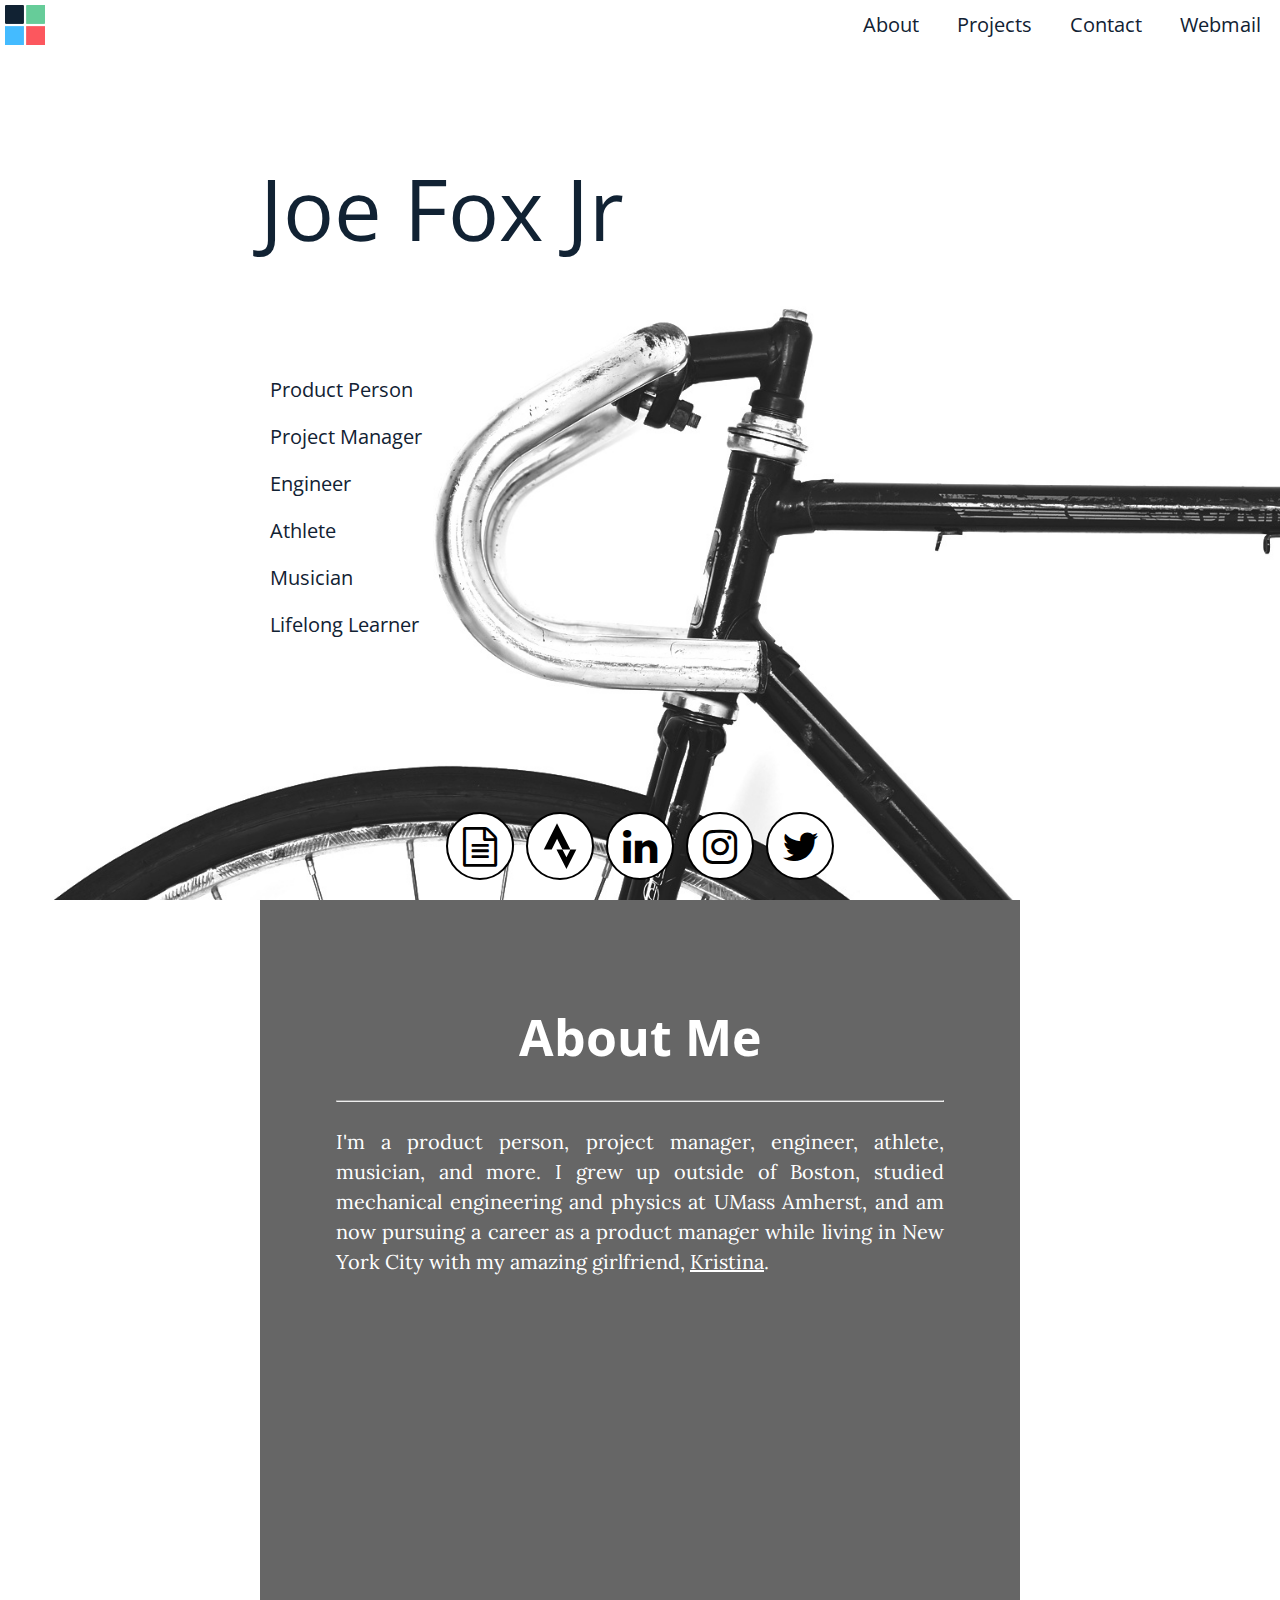
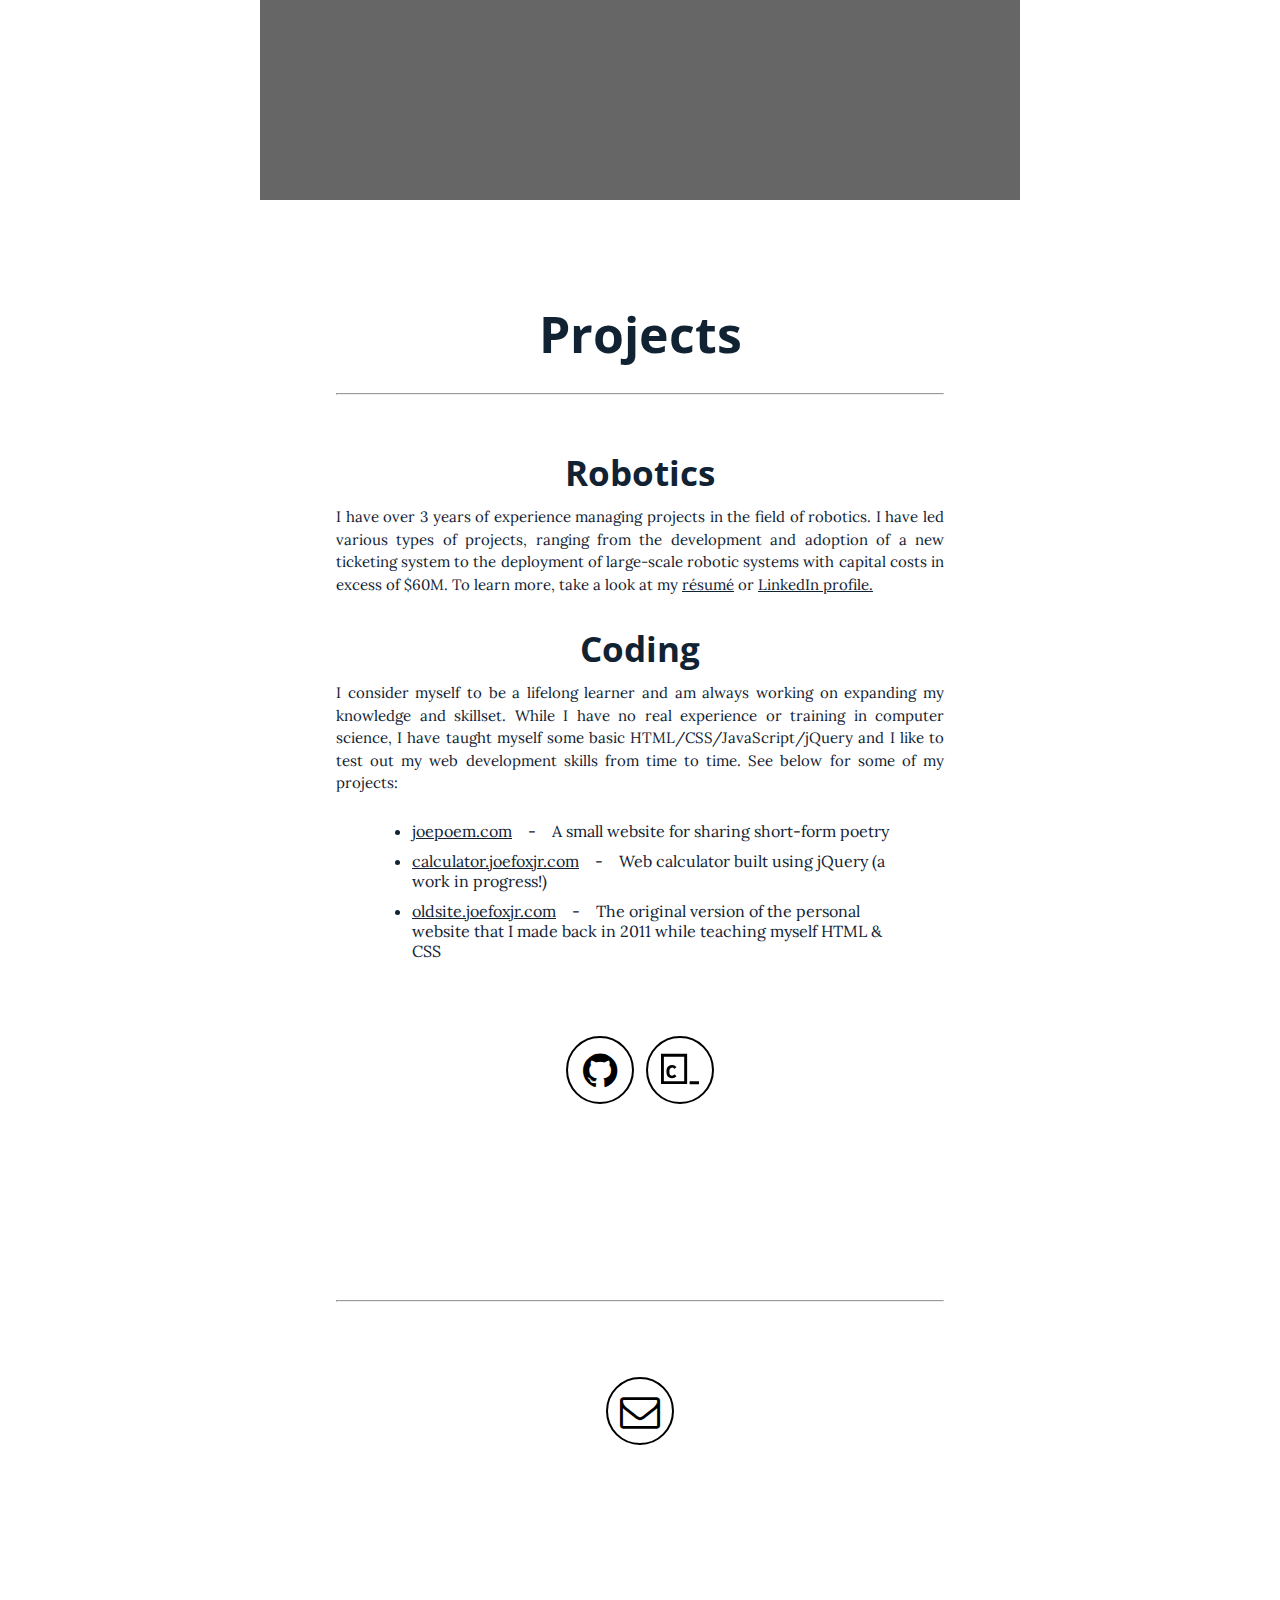
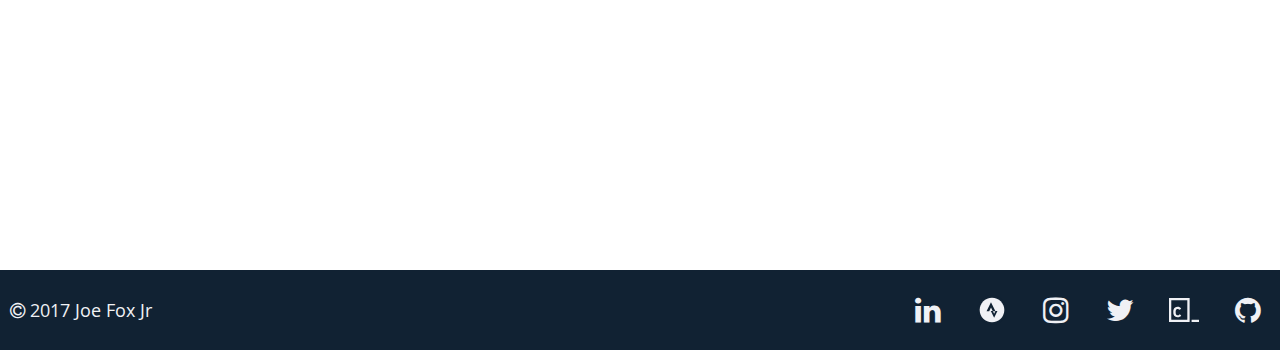
==== index.html @ ca29b0bd "continue adding content" ====
<!doctype html>
<html lang="en">
  <head>
    <meta charset="utf-8">
    <meta http-equiv="X-UA-Compatible" content="IE=edge">
    <meta name="viewport" content="width=device-width, initial-scale=1">
    <meta name="description" content="The personal website of Joe Fox Jr.">
    <meta name="author" content="Joe Fox Jr. <joefoxjr@gmail.com>">

    <title>Joe Fox Jr.</title>

    <!-- Favicon -->
    <link rel="icon" type="image/x-icon" href="img/favicon1.ico">

    <!-- Fonts -->
    <link href="https://fonts.googleapis.com/css?family=Lora|Open+Sans+Condensed:300|Raleway" rel="stylesheet">
    <link rel="stylesheet" href="https://maxcdn.bootstrapcdn.com/font-awesome/4.7.0/css/font-awesome.min.css">

    <!-- CSS -->
    <link rel="stylesheet" href="css/main.css">

  </head>

  <body>
    <div id="top"></div>

    <div id="top-nav-bar">
      <div id-"top-nav-bar-left">
        <a href="#top"><div id="top-nav-bar-home-button"></div></a>
      </div>

      <div id="top-nav-bar-right">
        <div id="top-nav-bar-dropdown">
          <div class="top-nav-bar-item" id="top-nav-bar-dropdown-button"><i class="fa fa-bars" aria-hidden="true"></i></div>
          <div class="top-nav-bar-dropdown-content">
            <a href="#about">About</a>
            <a href="#projects">Projects</a>
            <a href="#contact">Contact</a>
            <a href="webmail.joefoxjr.com" target="_blank">Webmail</a>
          </div>
        </div>
        <a href="webmail.joefoxjr.com" target="_blank"><div class="top-nav-bar-item">Webmail</div></a>
        <a href="#contact"><div class="top-nav-bar-item">Contact</div></a>
        <a href="#projects"><div class="top-nav-bar-item">Projects</div></a>
        <a href="#about"><div class="top-nav-bar-item">About</div></a>
      </div>
    </div>

    <div id="main-title" class="panel">
      <div id="main-title-header">Joe Fox Jr</div><br/>
      <div id="main-title-description">
        <p>Product Person <i class="fa fa-laptop hidden" aria-hidden="true"></i>
</p>
        <p>Project Manager <i class="fa fa-line-chart hidden" aria-hidden="true"></i>
</p>
        <p>Engineer <i class="fa fa-wrench hidden" aria-hidden="true"></i></p>
        <p>Athlete <i class="fa fa-bicycle hidden" aria-hidden="true"></i></p>
        <p>Musician <i class="fa fa-music hidden" aria-hidden="true"></i></p>
        <p>Lifelong Learner <i class="fa fa-book hidden" aria-hidden="true"></i>
</p>
      </div>
      <div id="top-link-bar">
        <a href="files/Fox_Resume_Jan_2017.pdf" title="R&eacute;sum&eacute;" target="_blank" class="link-bar-item link-bar-resume"><i class="fa fa-file-text-o" aria-hidden="true"></i></a>
        <a href="https://www.strava.com/athletes/15705098" title="Strava" target="_blank"><div class="link-bar-item link-bar-strava"></div></a>
        <a href="https://www.linkedin.com/in/joefoxjr/" title="LinkedIn" target="_blank" class="link-bar-item link-bar-linkedin"><i class="fa fa-linkedin" aria-hidden="true"></i></a>
        <a href="https://www.instagram.com/joefoxjr/" title="Instagram" target="_blank" class="link-bar-item link-bar-instagram"><i class="fa fa-instagram" aria-hidden="true"></i></a>
        <a href="https://twitter.com/joe_fox_jr" title="Twitter" target="_blank" class="link-bar-item link-bar-twitter"><i class="fa fa-twitter" aria-hidden="true"></i></a>
      </div>
    </div>

    <div id="about" class="panel">
      <div class="panel-contents">
        <div class="panel-title">&nbsp;&nbsp;About Me&nbsp;&nbsp;<hr></div>
        <p>I'm a product person, project manager, engineer, athlete, musician, and more.  I grew up outside of Boston, studied mechanical engineering and physics at UMass Amherst, and am now pursuing a career as a product manager while living in New York City with my amazing girlfriend, <a href="https://www.med.nyu.edu/sackler/mdphd-program/mstp-trainees/kristina-boguslawski" target="_blank" class="underline hover-blue">Kristina</a>.</p>
      </div>
    </div>

    <div id="projects" class="panel">
      <div class="panel-contents">
        <div class="panel-title">&nbsp;&nbsp;Projects&nbsp;&nbsp;<hr></div>
        <h2>Robotics</h2>
        <p>I have over 3 years of experience managing projects in the field of robotics.  I have led various types of projects, ranging from the development and adoption of a new ticketing system to the deployment of large-scale robotic systems with capital costs in excess of $60M.  To learn more, take a look at my <a href="files/Fox_Resume_Jan_2017.pdf" target="_blank" class="underline hover-pink">r&eacute;sum&eacute;</a> or <a href="https://www.linkedin.com/in/joefoxjr/" target="_blank" class="underline hover-pink">LinkedIn profile.</a></p>
        <h2>Coding</h2>
        <p>I consider myself to be a lifelong learner and am always working on expanding my knowledge and skillset.  While I have no real experience or training in computer science, I have taught myself some basic HTML/CSS/JavaScript/jQuery and I like to test out my web development skills from time to time.  See below for some of my projects: </p>

        <ul>
          <li>
            <a href="joepoem.com" target="_blank" class="underline hover-pink">joepoem.com</a> &nbsp;&nbsp; - &nbsp;&nbsp; A small website for sharing short-form poetry
          </li>
          <li>
            <a href="calculator.joefoxjr.com" target="_blank" class="underline hover-pink">calculator.joefoxjr.com</a> &nbsp;&nbsp; - &nbsp;&nbsp; Web calculator built using jQuery (a work in progress!)
          </li>
          <li>
            <a href="oldsite.joefoxjr.com" target="_blank" class="underline hover-pink">oldsite.joefoxjr.com</a> &nbsp;&nbsp; - &nbsp;&nbsp; The original version of the personal website that I made back in 2011 while teaching myself HTML &amp; CSS
          </li>
        </ul>

        <a href="https://github.com/JoeFoxJr" title="GitHub" target="_blank" class="link-bar-item link-bar-github"><i class="fa fa-github" aria-hidden="true"></i></a>
        <a href="https://www.codecademy.com/JoeFoxJr" title="Codecademy" target="_blank"><div class="link-bar-item link-bar-codecademy"></div></a>
      </div>
    </div>

    <div id="contact" class="panel">
      <div class="panel-contents">
        <div class="panel-title">&nbsp;&nbsp;Let's connect&nbsp;&nbsp;<hr></div>
        <p>Contact me any time at <a href="mailto:joefoxjr@gmail.com" class="underline hover-pink">joefoxjr@gmail.com</a></p>
        <div class="link-bar1">
          <a href="mailto:joefoxjr@gmail.com" title="Email" class="link-bar-item link-bar-email"><i class="fa fa-envelope-o" aria-hidden="true"></i></a>
        </div>
      </div>
    </div>

    <div id="footer">
      <div id="footer-left">
        <i class="fa fa-copyright" aria-hidden="true"></i> 2017 Joe Fox Jr
      </div>
      <div id="footer-right">
        <a href="https://github.com/JoeFoxJr" title="GitHub" target="_blank" class="footer-item" id="footer-github"><i class="fa fa-github" aria-hidden="true"></i></a>
        <a href="https://www.codecademy.com/JoeFoxJr" title="Codecademy" target="_blank"><div class="footer-item" id="footer-codecademy"></div></a>
        <a href="https://twitter.com/joe_fox_jr" title="Twitter" target="_blank" class="footer-item" id="footer-twitter"><i class="fa fa-twitter" aria-hidden="true"></i></a>
        <a href="https://www.instagram.com/joefoxjr/" title="Instagram" target="_blank" class="footer-item" id="footer-instagram"><i class="fa fa-instagram" aria-hidden="true"></i></a>
        <a href="https://www.strava.com/athletes/15705098" title="Strava" target="_blank"><div class="footer-item" id="footer-strava"></div></a>
        <a href="https://www.linkedin.com/in/joefoxjr/" title="LinkedIn" target="_blank" class="footer-item" id="footer-linkedin"><i class="fa fa-linkedin" aria-hidden="true"></i></a>
      </div>
    </div>


    <!-- JavaScript -->
    <script src="https://ajax.googleapis.com/ajax/libs/jquery/3.1.1/jquery.min.js"></script>
    <script src="js/main.js"></script>
  </body>
</html>
---- css/main.css ----
/* Colors (http://flatcolors.net/palette/783-flatwork)
 - Grey: #F0F1F5
 - Dark blue: #112233
 - Green: #66CC99
 - Light blue: #44BBFF
 - Pink: #FC575E
*/

/* Reference fonts:
  font-family: 'Open Sans Condensed', sans-serif;
  font-family: 'Lora', serif;
  font-family: 'Raleway', sans-serif;
*/


/* ********** body ********** */
body {
  font-family: 'Open Sans Condensed', sans-serif;
  color: #112233;
  margin: 0px;
  padding: 0px;
}

a {
  text-decoration: none;
  color: inherit;
}

a.underline {
  text-decoration: underline;
}

a.hover-blue:hover {
  color: #44BBFF;
}

a.hover-pink:hover {
  color: #FC575E;
}

hr {
    display: block;
    margin-top: 0.5em;
    margin-bottom: 0.5em;
    margin-left: 10%;
    margin-right: 10%;
    border-width: 1px;
}

.img-circle {
    border-radius: 50%;
}

#top {
  display: none;
}


/* ********** top nav bar ********** */
#top-nav-bar {
  width:100%;
  height: 50px;
  position: fixed;
  top: 0;
  line-height: 50px;
  text-align: center;
  z-index: 100;
  background-color: white;

  transition: all 1s ease;
}

#top-nav-bar.scrolled-title {
  background-color: #66CC99;
  color: white;
}

.top-nav-bar-item:hover {
  color: #44BBFF;
}

#top-nav-bar.scrolled-about {
  background-color: #44BBFF;
  color: white;
}

#top-nav-bar.scrolled-projects {
  background-color: #FC575E;
  color: white;
}

#top-nav-bar.scrolled-contact {
  background-color: #112233;
  color: #F0F1F5;
}

#top-nav-bar-left {
  display: inline-block;
  float: left;
}

#top-nav-bar-right {
  display: inline-block;
  float: right;
}

#top-nav-bar-home-button {
  display: inline-block;
  float: left;
  height: 40px;
  width: 40px;
  margin-left: 5px;
  margin-top: 5px;
  background-image: url('../img/favicon2hd.ico');
  background-size: cover;
  background-repeat: no-repeat;
  background-position: center center;
}

.top-nav-bar-item {
  display: inline-block;
  float: right;
  font-size: 20px;
  padding-left: 15px;
  padding-right: 15px;
  margin-left: 4px;
  margin-right: 4px;
}

#top-nav-bar-dropdown-button {
  display: none;
}

.top-nav-bar-dropdown-content {
  display: none;
}

.top-nav-bar-dropdown-content a {
  display: block;
  padding-right: 20px;
  line-height: 30px;
  text-align: right;
  border-bottom: 1px solid #F0F1F5;
}

#top-nav-bar-dropdown:hover .top-nav-bar-dropdown-content {
  display: block;
}


/* ********** main title ********** */
#main-title {
  padding-top: 0px;
  background-image: url('../img/backgrounds/bike-handlebars.jpg');
  background-repeat: no-repeat;
  background-size: cover;
  background-position: center center;
  background-attachment: fixed;
  text-align: center;
  padding-bottom: 00px;
  height: 100vh;
  min-height: 650px;
  position: relative;*/
}

#main-title-header {
  font-size: 85px;
  display: inline-block;
  margin-top: 150px;
  margin-bottom: 40px;
  padding-left: 10px;
  padding-right: 10px;

  text-align: left;
  width: 100vw;
  max-width: 760px;
}

#main-title-description {
  display: inline-block;
  margin-top: 50px;
  margin-bottom: 50px;
  padding-left: 10px;
  padding-right: 10px;
  text-align: left;
  width: 100vw;
  max-width: 760px;
}

#main-title-description p {
  display: table;
  border-radius: 14px;
  font-size: 20px;
  padding-left: 10px;
  padding-right: 10px;
}

#main-title-description p .hidden {
  display: none;
}

#main-title-description p:hover {
  color: white;
  background-color: #66CC99;
/*  background-color: #44BBFF;; /* For browsers that do not support gradients */
/*  background: -webkit-linear-gradient(left, #44BBFF , #80d0ff); /* For Safari 5.1 to 6.0 */
/*  background: -o-linear-gradient(right, #44BBFF, #80d0ff); /* For Opera 11.1 to 12.0 */
/*  background: -moz-linear-gradient(right, #44BBFF, #80d0ff); /* For Firefox 3.6 to 15 */
/*  background: linear-gradient(to right, #44BBFF , #80d0ff); /* Standard syntax */
}

#main-title-description p:hover .hidden {
  display: inline-block;
}


/* ********** link bars ********** */
#top-link-bar {
  margin-left: auto;
  margin-right: auto;
  text-align: center;
  position: absolute;
  bottom: 0px;
  left: 0;
  right: 0;
  color: black;

  transition: 2s ease;
  transition: background-color 2s ease;
}

.link-bar-item {
  display: inline-block;
  margin-top: 20px;
  margin-bottom: 20px;
  margin-left: 4px;
  margin-right: 4px;
  width: 64px;
  font-size: 40px;
  line-height: 64px;
  border-radius: 50%;
  background-color: white;
  color: black;
  border: 2px solid black;
}

.link-bar-resume:hover {
  background-color: #66CC99;
  color: white;
  border-color: white;
}

.link-bar-strava {
  height: 64px;
  width: 64px;
  position: relative;
  top: 39px;
  background-repeat: no-repeat;
  background-image: url('../img/brand-icons/svg/strava-icon-black-on-white.svg');
  background-size: 140%;
  background-position: center center;
}

.link-bar-strava:hover {
  background-image: url('../img/brand-icons/svg/strava-icon-white-on-orange.svg');
  border-color: #fc4c02;
  border: 2px solid white;
}

.link-bar-linkedin:hover {
  background-color: #0077b5;
  color: white;
  border-color: white;
}

.link-bar-instagram:hover {
  background-color: #e1306c;
  color: white;
  border-color: white;
}

.link-bar-twitter:hover {
  background-color: #1da1f2;
  color: white;
  border-color: white;
}

.link-bar-github:hover {
  background-color: #4078c0;
  color: white;
  border-color: white;
}

.link-bar-codecademy {
  height: 64px;
  width: 64px;
  position: relative;
  top: 39px;
  background-repeat: no-repeat;
  background-image: url('../img/brand-icons/svg/codecademy-icon-black.svg');
  background-size: 60%;
  background-position: center center;
}

.link-bar-codecademy:hover {
  background-image: url('../img/brand-icons/svg/codecademy-icon-white.svg');
  border-color: #34B3A0;
  background-color: #34B3A0;

}

.link-bar-email:hover {
  background-color: #FC575E;
  color: white;
  border-color: white;
}

/* ********** panels ********** */
.panel {
  text-align: center;
}

.panel-title {
  display: block;
  font-size: 50px;
  font-weight: bold;
  width: 100vw;
  max-width: 760px;
  margin-left: auto;
  margin-right: auto;
  padding-top: 100px;
}

.panel-contents {
  display: block;
  width: 100vw;
  max-width: 760px;
  height: 100%;
  margin-left: auto;
  margin-right: auto;
  position: relative;
}

.panel-contents p {
  font-size: 20px;
  font-family: 'Lora', serif;
  text-align: justify;
  margin-left: 10%;
  margin-right: 10%;
  margin-top: 0;
  margin-bottom: 0;
}

.panel-contents h2 {
  font-size: 35px;
  margin-bottom: 10px;
}

#about {
  background-image: url('../img/backgrounds/headshot-seattle-dec2016.jpg');
  background-repeat: no-repeat;
  background-size: cover;
  background-position: center center;
  background-attachment: fixed;
  text-align: center;
  height: 100vh;
  min-height: 600px;
  color: white;
  line-height: 1.5;
}

#about .panel-contents {
  color: white;
  background-color:rgba(0,0,0,0.6);
}

#projects {
  background-image: url('../img/backgrounds/mac-laptop2-small.jpg');
  background-repeat: no-repeat;
  background-size: cover;
  background-position: center center;
  background-attachment: fixed;
  height: 100vh;
  min-height: 900px;
}

#projects .panel-contents {
  background-color:rgba(255,255,255,0.8);
}

#projects h2 {
  display: inline-block;
}

#projects p {
  display: inline-block;
  line-height: 1.5;
  font-size: 15px;
}

#projects ul {
  text-align: left;
  padding-left: 20%;
  padding-right: 15%;
  font-family: 'Lora', serif;
}

#projects ul li {
  padding-top: 10px;
}

#contact {
  background-image: url('../img/backgrounds/mailboxes-small.jpg');
  background-repeat: no-repeat;
  background-size: cover;
  background-position: center center;
  background-attachment: fixed;
  text-align: center;
  height: calc(100vh - 130px);;
  min-height: 600px;
  color: white;
  line-height: 1.5;
}

#contact p {
  text-align: center;
}

/* ********** footer ********** */
#footer {
  width: 100%;
  height: 80px;
  background-color: #112233;
  color: #F0F1F5;
  font-size: 18px;
  line-height: 80px;
  text-align: center;
  vertical-align: middle;
}

#footer-left {
  display: inline-block;
  float: left;
  padding-left: 10px;
}

#footer-right {
  display: inline-block;
  float: right;
}

.footer-item {
  display: inline-block;
  float: right;
  margin-left: 4px;
  margin-right: 4px;
  font-size: 30px;
  width: 56px;
}

#footer-strava {
  height: 30px;
  width: 30px;
  margin-top: 25px;
  margin-left: 17px;
  margin-right: 17px;
  background-repeat: no-repeat;
  background-image: url('../img/brand-icons/svg/strava-icon-blue-on-grey.svg');
}

#footer-strava:hover {
  background-image: url('../img/brand-icons/svg/strava-icon-blue-on-orange.svg');
}

#footer-codecademy {
  height: 30px;
  width: 30px;
  margin-top: 25px;
  margin-left: 17px;
  margin-right: 17px;
  background-repeat: no-repeat;
  background-image: url('../img/brand-icons/svg/codecademy-icon-grey.svg');
}

#footer-codecademy:hover {
  background-image: url('../img/brand-icons/svg/codecademy-icon-green.svg');
}

#footer .fa-linkedin:hover {
  color: #0077b5;
}

#footer .fa-instagram:hover {
  color: #e1306c;
}

#footer .fa-twitter:hover {
  color: #1da1f2;
}

#footer .fa-github:hover {
  color: #4078c0;
}

@media all and (max-width: 600px) {

  .top-nav-bar-item {display:none;}
  #top-nav-bar-dropdown-button {display:inline-block;}

  #footer-left {display: none;}

}
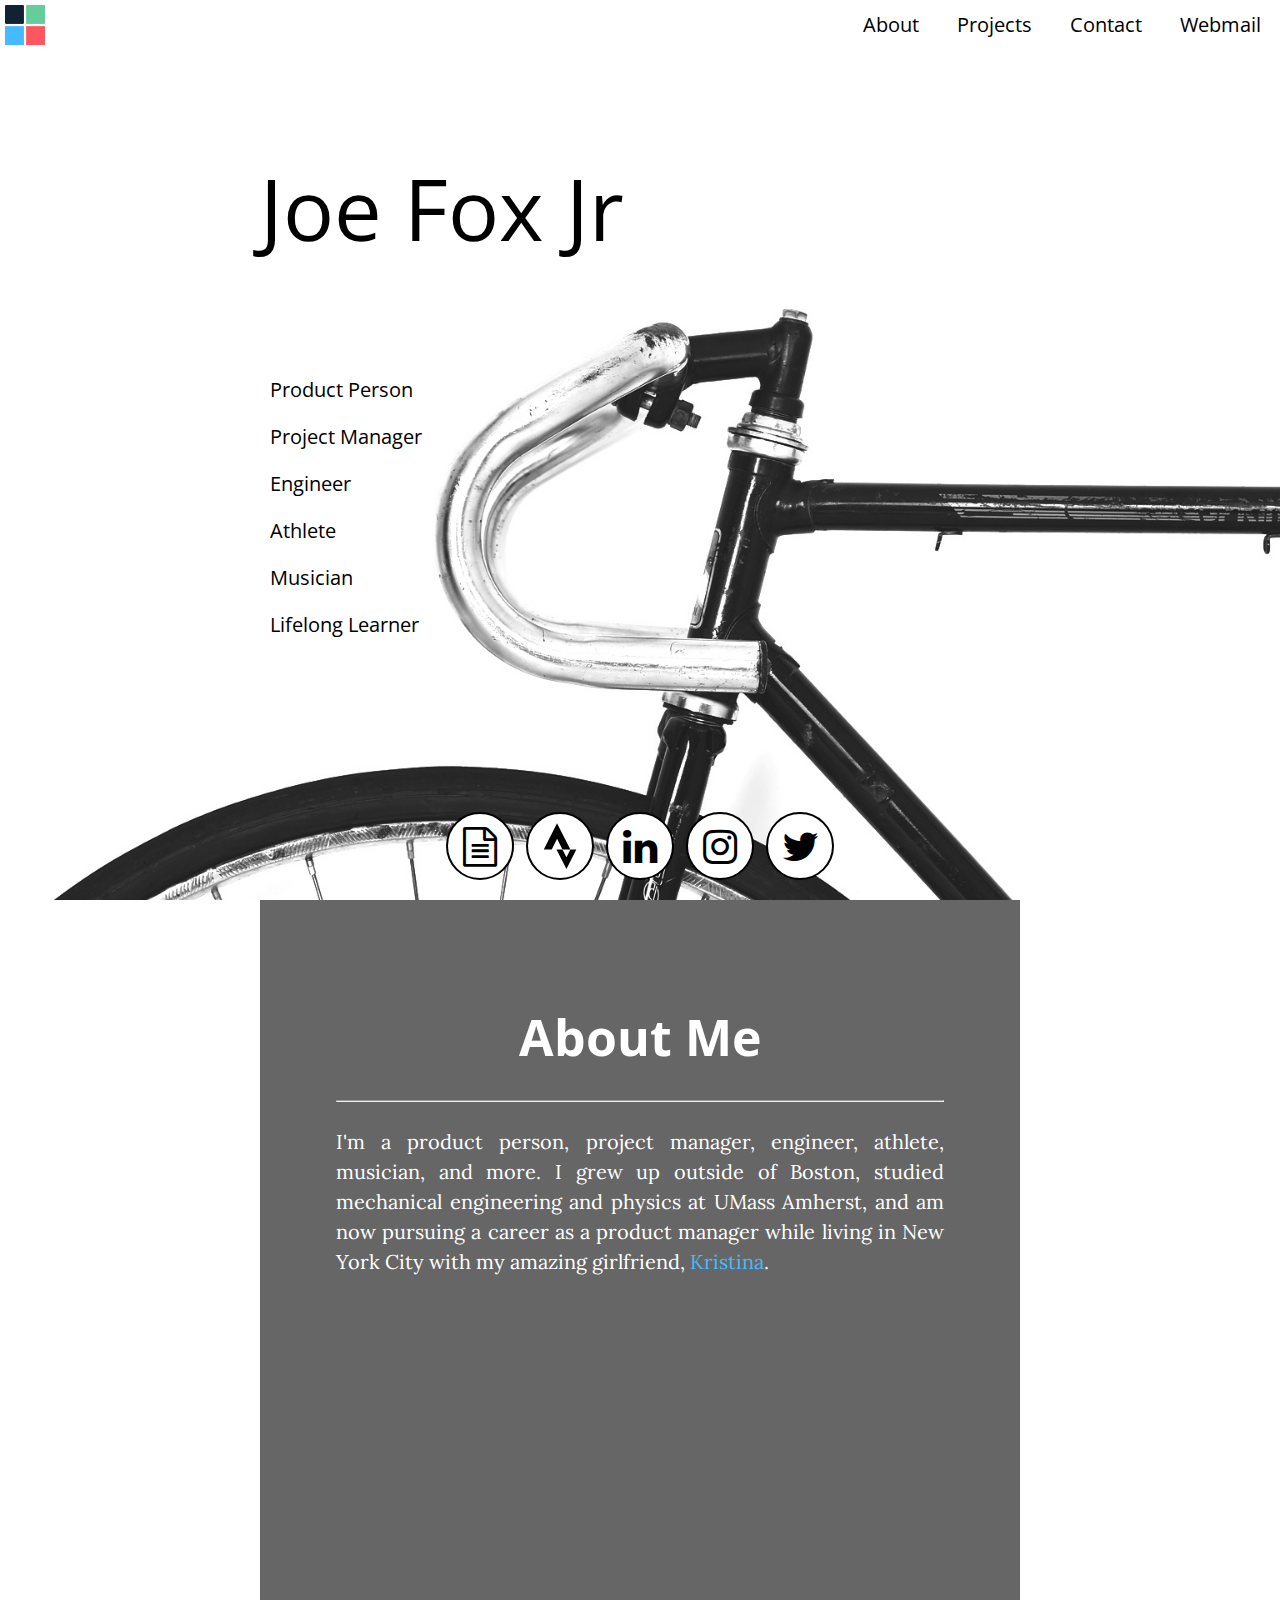
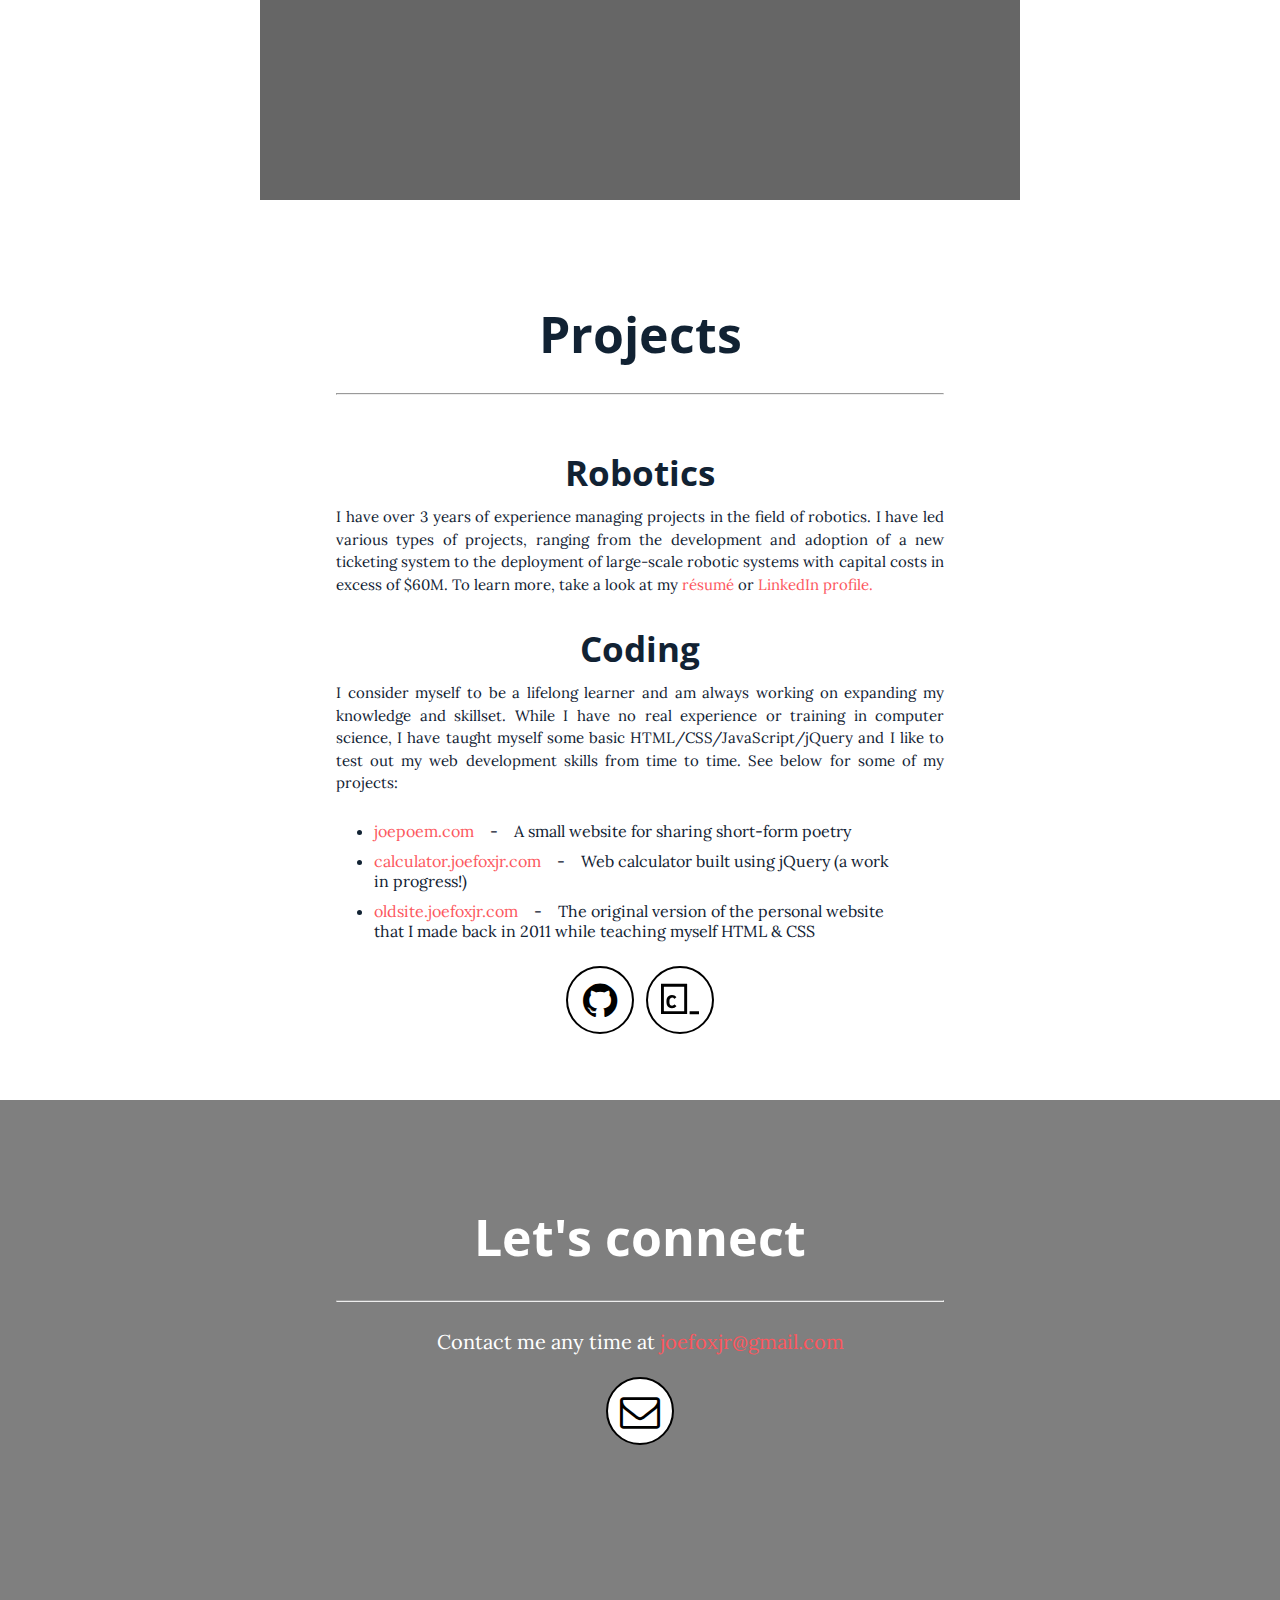
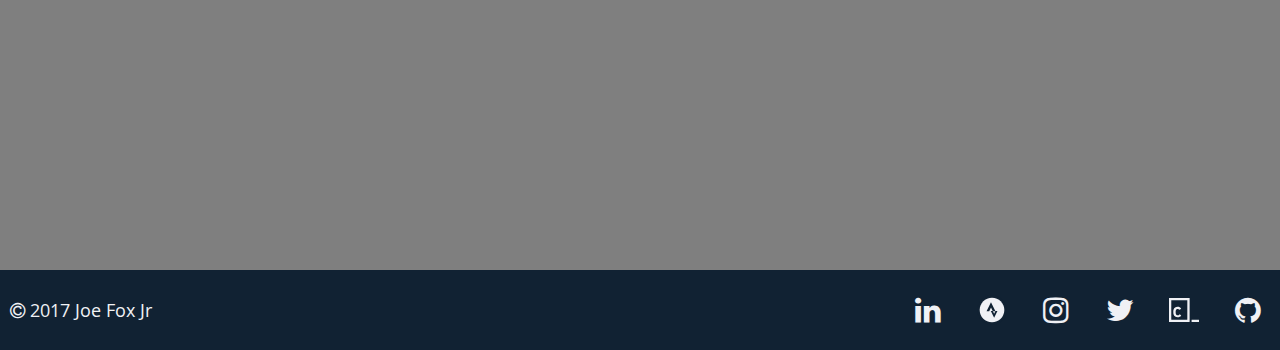
==== commit 3f987543: "continue adding content" ====
--- a/index.html
+++ b/index.html
@@ -33,35 +33,39 @@
         <div id="top-nav-bar-dropdown">
           <div class="top-nav-bar-item" id="top-nav-bar-dropdown-button"><i class="fa fa-bars" aria-hidden="true"></i></div>
           <div class="top-nav-bar-dropdown-content">
-            <a href="#about">About</a>
-            <a href="#projects">Projects</a>
-            <a href="#contact">Contact</a>
-            <a href="webmail.joefoxjr.com" target="_blank">Webmail</a>
+            <a href="#about"><span>&nbsp;&nbsp;About</span></a>
+            <a href="#projects"><span>&nbsp;&nbsp;Projects</span></a>
+            <a href="#contact"><span>&nbsp;&nbsp;Contact</span></a>
+            <a href="webmail.joefoxjr.com" target="_blank"><span>&nbsp;&nbsp;Webmail</span></a>
           </div>
         </div>
-        <a href="webmail.joefoxjr.com" target="_blank"><div class="top-nav-bar-item">Webmail</div></a>
-        <a href="#contact"><div class="top-nav-bar-item">Contact</div></a>
-        <a href="#projects"><div class="top-nav-bar-item">Projects</div></a>
-        <a href="#about"><div class="top-nav-bar-item">About</div></a>
+        <a href="webmail.joefoxjr.com" target="_blank"><div class="top-nav-bar-item"><div class="hover-bar"></div>Webmail</div></a>
+        <a href="#contact"><div class="top-nav-bar-item"><div class="hover-bar"></div>Contact</div></a>
+        <a href="#projects"><div class="top-nav-bar-item"><div class="hover-bar"></div>Projects</div></a>
+        <a href="#about"><div class="top-nav-bar-item"><div class="hover-bar"></div>About</div></a>
       </div>
     </div>
 
     <div id="main-title" class="panel">
       <div id="main-title-header">Joe Fox Jr</div><br/>
       <div id="main-title-description">
-        <p>Product Person <i class="fa fa-laptop hidden" aria-hidden="true"></i>
-</p>
-        <p>Project Manager <i class="fa fa-line-chart hidden" aria-hidden="true"></i>
-</p>
-        <p>Engineer <i class="fa fa-wrench hidden" aria-hidden="true"></i></p>
-        <p>Athlete <i class="fa fa-bicycle hidden" aria-hidden="true"></i></p>
-        <p>Musician <i class="fa fa-music hidden" aria-hidden="true"></i></p>
-        <p>Lifelong Learner <i class="fa fa-book hidden" aria-hidden="true"></i>
-</p>
+        <p>Product Person <span class="hidden">&nbsp;&nbsp;<i class="fa fa-laptop hidden" aria-hidden="true"></i>&nbsp;</span></p>
+        <p>Project Manager <span class="hidden">&nbsp;&nbsp;<i class="fa fa-line-chart hidden" aria-hidden="true"></i>&nbsp;</span></p>
+        <p>Engineer <span class="hidden">&nbsp;&nbsp;<i class="fa fa-wrench" aria-hidden="true"></i>&nbsp;</span></p>
+        <p>Athlete <span class="hidden">&nbsp;&nbsp;<i class="fa fa-bicycle hidden" aria-hidden="true"></i>&nbsp;</span></p>
+        <p>Musician <span class="hidden">&nbsp;&nbsp;<i class="fa fa-music hidden" aria-hidden="true"></i>&nbsp;</span></p>
+        <p>Lifelong Learner <span class="hidden">&nbsp;&nbsp;<i class="fa fa-book hidden" aria-hidden="true"></i>&nbsp;</span></p>
       </div>
+
       <div id="top-link-bar">
+        <div class="link-bar-item-hover-text link-bar-hover-resume hidden">R&eacute;sum&eacute;</div>
+        <div class="link-bar-item-hover-text link-bar-hover-strava hidden">Strava</div>
+        <div class="link-bar-item-hover-text link-bar-hover-linkedin hidden">LinkedIn</div>
+        <div class="link-bar-item-hover-text link-bar-hover-instagram hidden">Instagram</div>
+        <div class="link-bar-item-hover-text link-bar-hover-twitter hidden">Twitter</div>
+
         <a href="files/Fox_Resume_Jan_2017.pdf" title="R&eacute;sum&eacute;" target="_blank" class="link-bar-item link-bar-resume"><i class="fa fa-file-text-o" aria-hidden="true"></i></a>
-        <a href="https://www.strava.com/athletes/15705098" title="Strava" target="_blank"><div class="link-bar-item link-bar-strava"></div></a>
+        <a href="https://www.strava.com/athletes/15705098" title="Strava" target="_blank" class="link-bar-item link-bar-strava"></a>
         <a href="https://www.linkedin.com/in/joefoxjr/" title="LinkedIn" target="_blank" class="link-bar-item link-bar-linkedin"><i class="fa fa-linkedin" aria-hidden="true"></i></a>
         <a href="https://www.instagram.com/joefoxjr/" title="Instagram" target="_blank" class="link-bar-item link-bar-instagram"><i class="fa fa-instagram" aria-hidden="true"></i></a>
         <a href="https://twitter.com/joe_fox_jr" title="Twitter" target="_blank" class="link-bar-item link-bar-twitter"><i class="fa fa-twitter" aria-hidden="true"></i></a>
@@ -95,8 +99,13 @@
           </li>
         </ul>
 
-        <a href="https://github.com/JoeFoxJr" title="GitHub" target="_blank" class="link-bar-item link-bar-github"><i class="fa fa-github" aria-hidden="true"></i></a>
-        <a href="https://www.codecademy.com/JoeFoxJr" title="Codecademy" target="_blank"><div class="link-bar-item link-bar-codecademy"></div></a>
+        <div class="link-bar-projects">
+          <a href="https://github.com/JoeFoxJr" title="GitHub" target="_blank" class="link-bar-item link-bar-github"><i class="fa fa-github" aria-hidden="true"></i></a>
+          <a href="https://www.codecademy.com/JoeFoxJr" title="Codecademy" target="_blank" class="link-bar-item link-bar-codecademy"></a>
+
+          <div class="link-bar-item-hover-text link-bar-hover-github hidden">GitHub</div>
+          <div class="link-bar-item-hover-text link-bar-hover-codecademy hidden">CodeCademy</div>
+        </div>
       </div>
     </div>
 
@@ -106,6 +115,7 @@
         <p>Contact me any time at <a href="mailto:joefoxjr@gmail.com" class="underline hover-pink">joefoxjr@gmail.com</a></p>
         <div class="link-bar1">
           <a href="mailto:joefoxjr@gmail.com" title="Email" class="link-bar-item link-bar-email"><i class="fa fa-envelope-o" aria-hidden="true"></i></a>
+          <div class="link-bar-item-hover-text link-bar-hover-email hidden">Email Me</div>
         </div>
       </div>
     </div>
--- a/css/main.css
+++ b/css/main.css
@@ -9,16 +9,18 @@
 /* Reference fonts:
   font-family: 'Open Sans Condensed', sans-serif;
   font-family: 'Lora', serif;
-  font-family: 'Raleway', sans-serif;
+  font-family: 'Raleway', sans-serif; (not used yet)
 */
 
 
 /* ********** body ********** */
 body {
   font-family: 'Open Sans Condensed', sans-serif;
-  color: #112233;
+  color: black;
   margin: 0px;
   padding: 0px;
+  -webkit-font-smoothing:antialiased;
+  text-shadow:1px 1px 1px rgba(0,0,0,.004)
 }
 
 a {
@@ -26,16 +28,24 @@
   color: inherit;
 }
 
-a.underline {
+/*a.underline {
   text-decoration: underline;
-}
-
+}*/
+
+a.hover-blue {
+  color: #44BBFF;
+  transition: all 0.3s ease;
+}
 a.hover-blue:hover {
-  color: #44BBFF;
-}
-
+  color: #82D1FF;
+}
+
+a.hover-pink {
+  color: #FC575E;
+  transition: all 0.3s ease;
+}
 a.hover-pink:hover {
-  color: #FC575E;
+  color: #FD8F94;
 }
 
 hr {
@@ -47,8 +57,8 @@
     border-width: 1px;
 }
 
-.img-circle {
-    border-radius: 50%;
+.hidden {
+  display: none !important;
 }
 
 #top {
@@ -70,40 +80,6 @@
   transition: all 1s ease;
 }
 
-#top-nav-bar.scrolled-title {
-  background-color: #66CC99;
-  color: white;
-}
-
-.top-nav-bar-item:hover {
-  color: #44BBFF;
-}
-
-#top-nav-bar.scrolled-about {
-  background-color: #44BBFF;
-  color: white;
-}
-
-#top-nav-bar.scrolled-projects {
-  background-color: #FC575E;
-  color: white;
-}
-
-#top-nav-bar.scrolled-contact {
-  background-color: #112233;
-  color: #F0F1F5;
-}
-
-#top-nav-bar-left {
-  display: inline-block;
-  float: left;
-}
-
-#top-nav-bar-right {
-  display: inline-block;
-  float: right;
-}
-
 #top-nav-bar-home-button {
   display: inline-block;
   float: left;
@@ -119,6 +95,7 @@
 
 .top-nav-bar-item {
   display: inline-block;
+  position: relative;
   float: right;
   font-size: 20px;
   padding-left: 15px;
@@ -127,6 +104,76 @@
   margin-right: 4px;
 }
 
+.top-nav-bar-item .hover-bar {
+  display: none;
+  position: absolute;
+  top: 0px;
+  left: 0px;
+  height: 5px;
+  width: 100%;
+}
+.top-nav-bar-item:hover .hover-bar {
+  display: inline-block;
+  background-color: #66CC99;
+}
+
+.top-nav-bar-dropdown-content a:hover {
+  color: #66CC99;
+}
+
+
+#top-nav-bar.scrolled-title {
+  background-color: #66CC99;
+  color: white;
+}
+#top-nav-bar.scrolled-title .top-nav-bar-dropdown-content a:hover, #top-nav-bar.scrolled-title * * .top-nav-bar-item:hover .hover-bar {
+  background-color: white;
+  color: #66CC99;
+}
+
+
+#top-nav-bar.scrolled-about {
+  background-color: #44BBFF;
+  color: white;
+}
+#top-nav-bar.scrolled-about .top-nav-bar-dropdown-content a:hover, #top-nav-bar.scrolled-about * * .top-nav-bar-item:hover .hover-bar {
+  background-color: white;
+  color: #44BBFF;
+}
+
+
+#top-nav-bar.scrolled-projects {
+  background-color: #FC575E;
+  color: white;
+}
+#top-nav-bar.scrolled-projects .top-nav-bar-dropdown-content a:hover, #top-nav-bar.scrolled-projects * * .top-nav-bar-item:hover .hover-bar {
+  background-color: white;
+  color: #FC575E;
+}
+
+
+#top-nav-bar.scrolled-contact {
+  background-color: #112233;
+  color: #F0F1F5;
+}
+#top-nav-bar.scrolled-contact .top-nav-bar-dropdown-content a:hover, #top-nav-bar.scrolled-contact * * .top-nav-bar-item:hover .hover-bar {
+  background-color: white;
+  color: #112233;
+}
+
+
+#top-nav-bar-left {
+  display: inline-block;
+  float: left;
+}
+
+#top-nav-bar-right {
+  display: inline-block;
+  float: right;
+  background: inherit;
+  color: inherit;
+}
+
 #top-nav-bar-dropdown-button {
   display: none;
 }
@@ -140,7 +187,7 @@
   padding-right: 20px;
   line-height: 30px;
   text-align: right;
-  border-bottom: 1px solid #F0F1F5;
+  border-bottom: 2px solid;
 }
 
 #top-nav-bar-dropdown:hover .top-nav-bar-dropdown-content {
@@ -193,9 +240,11 @@
   font-size: 20px;
   padding-left: 10px;
   padding-right: 10px;
+  cursor: default;
 }
 
 #main-title-description p .hidden {
+  color: white;
   display: none;
 }
 
@@ -224,9 +273,7 @@
   left: 0;
   right: 0;
   color: black;
-
-  transition: 2s ease;
-  transition: background-color 2s ease;
+  pointer-events: none;
 }
 
 .link-bar-item {
@@ -241,13 +288,38 @@
   border-radius: 50%;
   background-color: white;
   color: black;
-  border: 2px solid black;
-}
-
-.link-bar-resume:hover {
+  border: 2px solid;
+  pointer-events: auto;
+}
+
+.link-bar-item-hover-text {
+  display: block;
+  width: 200px;
+  height: 28px;
+  font-size: 20px;
+  font-weight: bold;
+  letter-spacing: 4px;
+  margin-right: auto;
+  margin-left: auto;
+  border: 2px solid;
+  border-radius: 14px;
+  position: relative;
+  top: 40px;
+  pointer-events: none;
+}
+
+#projects .link-bar-item-hover-text, #contact .link-bar-item-hover-text {
+  top: 0px;
+}
+
+.link-bar-item:hover .link-bar-item-hover-text {
+  display: inline-block;
+}
+
+.link-bar-resume:hover, .link-bar-hover-resume {
   background-color: #66CC99;
   color: white;
-  border-color: white;
+  border-color: transparent;
 }
 
 .link-bar-strava {
@@ -263,32 +335,37 @@
 
 .link-bar-strava:hover {
   background-image: url('../img/brand-icons/svg/strava-icon-white-on-orange.svg');
-  border-color: #fc4c02;
-  border: 2px solid white;
-}
-
-.link-bar-linkedin:hover {
+  border: 2px solid transparent;
+}
+
+.link-bar-hover-strava {
+  background-color: #fc4c02;
+  color: white;
+  border: 2px solid transparent;
+}
+
+.link-bar-linkedin:hover, .link-bar-hover-linkedin {
   background-color: #0077b5;
   color: white;
-  border-color: white;
-}
-
-.link-bar-instagram:hover {
+  border-color: transparent;
+}
+
+.link-bar-instagram:hover, .link-bar-hover-instagram {
   background-color: #e1306c;
   color: white;
-  border-color: white;
-}
-
-.link-bar-twitter:hover {
+  border-color: transparent;
+}
+
+.link-bar-twitter:hover, .link-bar-hover-twitter {
   background-color: #1da1f2;
   color: white;
-  border-color: white;
-}
-
-.link-bar-github:hover {
+  border-color: transparent;
+}
+
+.link-bar-github:hover, .link-bar-hover-github {
   background-color: #4078c0;
   color: white;
-  border-color: white;
+  border-color: transparent;
 }
 
 .link-bar-codecademy {
@@ -306,13 +383,24 @@
   background-image: url('../img/brand-icons/svg/codecademy-icon-white.svg');
   border-color: #34B3A0;
   background-color: #34B3A0;
-
-}
-
-.link-bar-email:hover {
+  border-color: transparent;
+}
+
+.link-bar-hover-codecademy {
+  background-color: #34B3A0;
+  color: white;
+  border: 2px solid transparent;
+}
+
+.link-bar-email:hover , .link-bar-hover-email {
   background-color: #FC575E;
   color: white;
-  border-color: white;
+  border-color: transparent;
+}
+
+.link-bar-projects {
+  position: relative;
+  bottom: 50px;
 }
 
 /* ********** panels ********** */
@@ -382,6 +470,7 @@
   background-attachment: fixed;
   height: 100vh;
   min-height: 900px;
+  color: #112233;
 }
 
 #projects .panel-contents {
@@ -400,7 +489,7 @@
 
 #projects ul {
   text-align: left;
-  padding-left: 20%;
+  padding-left: 15%;
   padding-right: 15%;
   font-family: 'Lora', serif;
 }
@@ -420,6 +509,12 @@
   min-height: 600px;
   color: white;
   line-height: 1.5;
+}
+
+#contact .panel-contents {
+  width: 100%;
+  max-width: none;
+  background-color:rgba(0,0,0,0.5);
 }
 
 #contact p {
@@ -502,7 +597,7 @@
   color: #4078c0;
 }
 
-@media all and (max-width: 600px) {
+@media all and (max-width: 600px) { /* was 600px, changing to 6000 for testing */
 
   .top-nav-bar-item {display:none;}
   #top-nav-bar-dropdown-button {display:inline-block;}
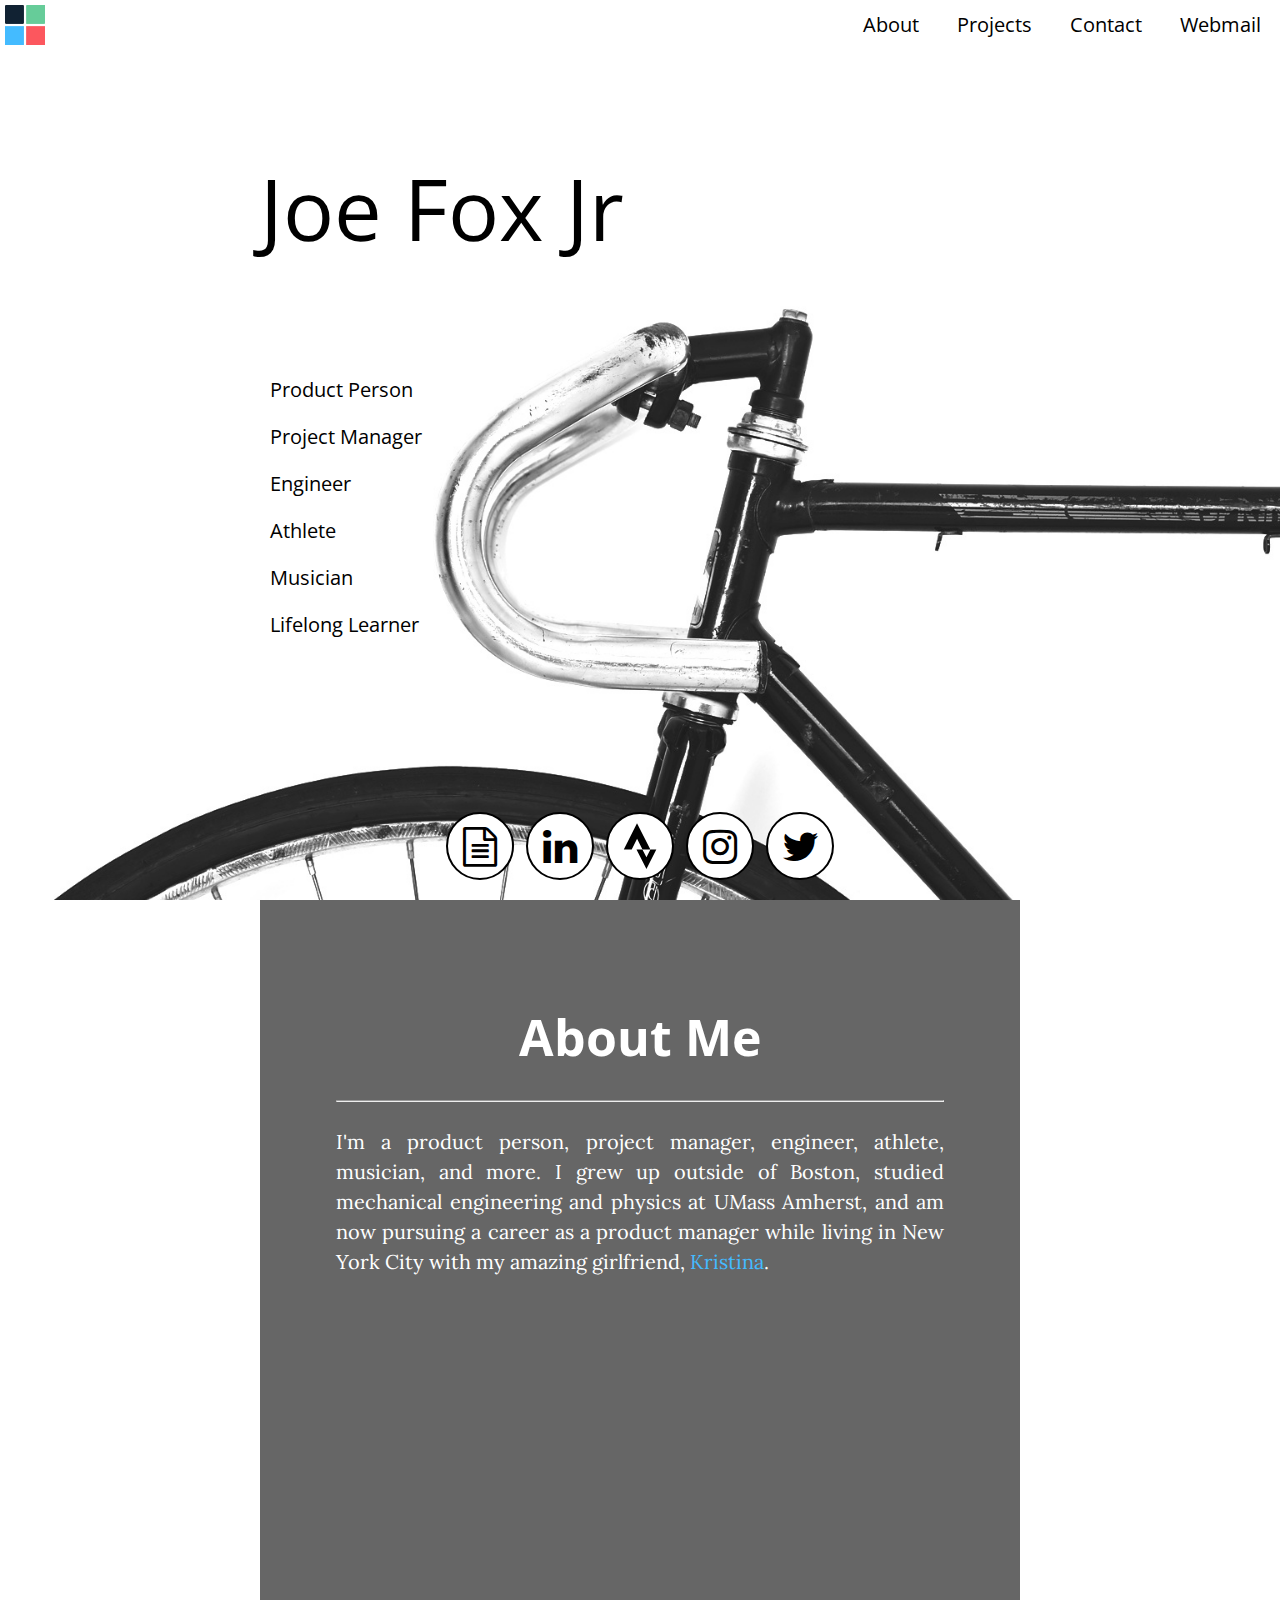
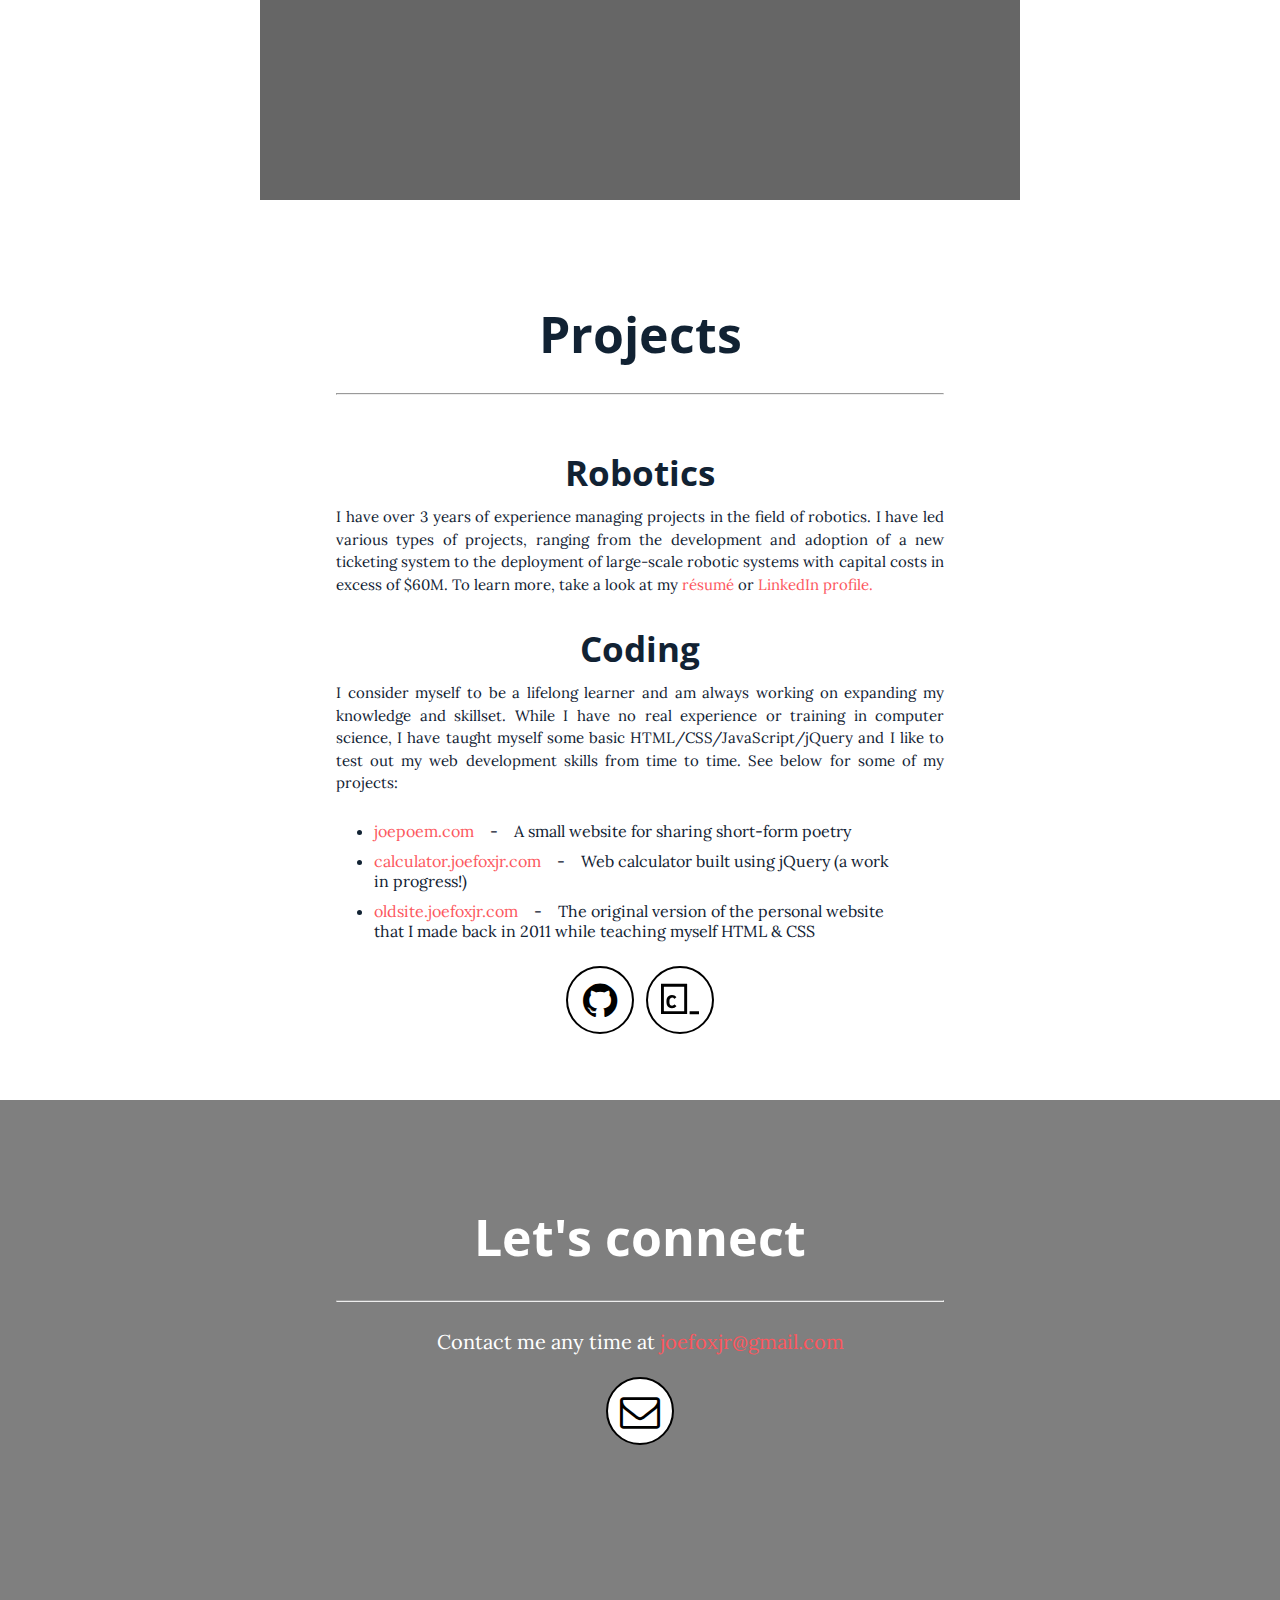
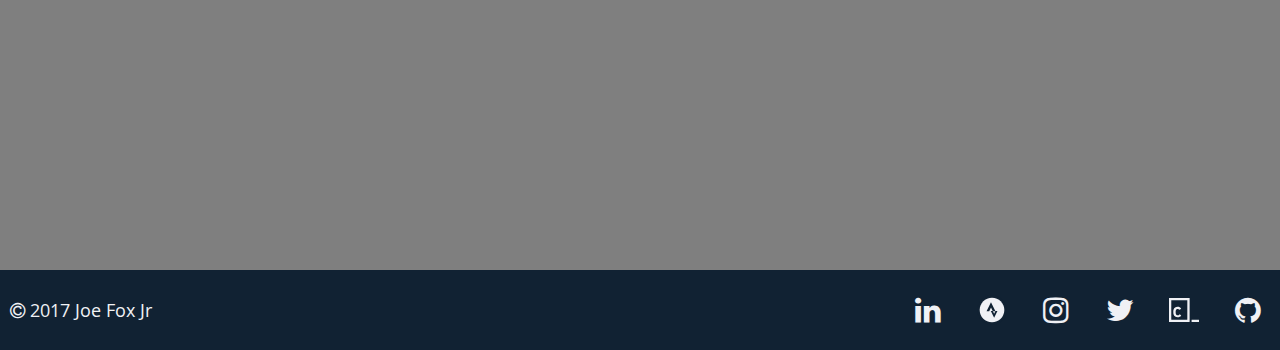
==== commit 9ab9ef7b: "switch order of strava and linkedin links" ====
--- a/index.html
+++ b/index.html
@@ -36,10 +36,10 @@
             <a href="#about"><span>&nbsp;&nbsp;About</span></a>
             <a href="#projects"><span>&nbsp;&nbsp;Projects</span></a>
             <a href="#contact"><span>&nbsp;&nbsp;Contact</span></a>
-            <a href="webmail.joefoxjr.com" target="_blank"><span>&nbsp;&nbsp;Webmail</span></a>
+            <a href="http://webmail.joefoxjr.com" target="_blank"><span>&nbsp;&nbsp;Webmail</span></a>
           </div>
         </div>
-        <a href="webmail.joefoxjr.com" target="_blank"><div class="top-nav-bar-item"><div class="hover-bar"></div>Webmail</div></a>
+        <a href="http://webmail.joefoxjr.com" target="_blank"><div class="top-nav-bar-item"><div class="hover-bar"></div>Webmail</div></a>
         <a href="#contact"><div class="top-nav-bar-item"><div class="hover-bar"></div>Contact</div></a>
         <a href="#projects"><div class="top-nav-bar-item"><div class="hover-bar"></div>Projects</div></a>
         <a href="#about"><div class="top-nav-bar-item"><div class="hover-bar"></div>About</div></a>
@@ -59,14 +59,14 @@
 
       <div id="top-link-bar">
         <div class="link-bar-item-hover-text link-bar-hover-resume hidden">R&eacute;sum&eacute;</div>
+        <div class="link-bar-item-hover-text link-bar-hover-linkedin hidden">LinkedIn</div>
         <div class="link-bar-item-hover-text link-bar-hover-strava hidden">Strava</div>
-        <div class="link-bar-item-hover-text link-bar-hover-linkedin hidden">LinkedIn</div>
         <div class="link-bar-item-hover-text link-bar-hover-instagram hidden">Instagram</div>
         <div class="link-bar-item-hover-text link-bar-hover-twitter hidden">Twitter</div>
 
         <a href="files/Fox_Resume_Jan_2017.pdf" title="R&eacute;sum&eacute;" target="_blank" class="link-bar-item link-bar-resume"><i class="fa fa-file-text-o" aria-hidden="true"></i></a>
+        <a href="https://www.linkedin.com/in/joefoxjr/" title="LinkedIn" target="_blank" class="link-bar-item link-bar-linkedin"><i class="fa fa-linkedin" aria-hidden="true"></i></a>
         <a href="https://www.strava.com/athletes/15705098" title="Strava" target="_blank" class="link-bar-item link-bar-strava"></a>
-        <a href="https://www.linkedin.com/in/joefoxjr/" title="LinkedIn" target="_blank" class="link-bar-item link-bar-linkedin"><i class="fa fa-linkedin" aria-hidden="true"></i></a>
         <a href="https://www.instagram.com/joefoxjr/" title="Instagram" target="_blank" class="link-bar-item link-bar-instagram"><i class="fa fa-instagram" aria-hidden="true"></i></a>
         <a href="https://twitter.com/joe_fox_jr" title="Twitter" target="_blank" class="link-bar-item link-bar-twitter"><i class="fa fa-twitter" aria-hidden="true"></i></a>
       </div>
@@ -89,13 +89,13 @@
 
         <ul>
           <li>
-            <a href="joepoem.com" target="_blank" class="underline hover-pink">joepoem.com</a> &nbsp;&nbsp; - &nbsp;&nbsp; A small website for sharing short-form poetry
+            <a href="http://joepoem.com" target="_blank" class="underline hover-pink">joepoem.com</a> &nbsp;&nbsp; - &nbsp;&nbsp; A small website for sharing short-form poetry
           </li>
           <li>
-            <a href="calculator.joefoxjr.com" target="_blank" class="underline hover-pink">calculator.joefoxjr.com</a> &nbsp;&nbsp; - &nbsp;&nbsp; Web calculator built using jQuery (a work in progress!)
+            <a href="http://calculator.joefoxjr.com" target="_blank" class="underline hover-pink">calculator.joefoxjr.com</a> &nbsp;&nbsp; - &nbsp;&nbsp; Web calculator built using jQuery (a work in progress!)
           </li>
           <li>
-            <a href="oldsite.joefoxjr.com" target="_blank" class="underline hover-pink">oldsite.joefoxjr.com</a> &nbsp;&nbsp; - &nbsp;&nbsp; The original version of the personal website that I made back in 2011 while teaching myself HTML &amp; CSS
+            <a href="http://oldsite.joefoxjr.com" target="_blank" class="underline hover-pink">oldsite.joefoxjr.com</a> &nbsp;&nbsp; - &nbsp;&nbsp; The original version of the personal website that I made back in 2011 while teaching myself HTML &amp; CSS
           </li>
         </ul>
 
--- a/css/main.css
+++ b/css/main.css
@@ -401,6 +401,7 @@
 .link-bar-projects {
   position: relative;
   bottom: 50px;
+  pointer-events: none;
 }
 
 /* ********** panels ********** */
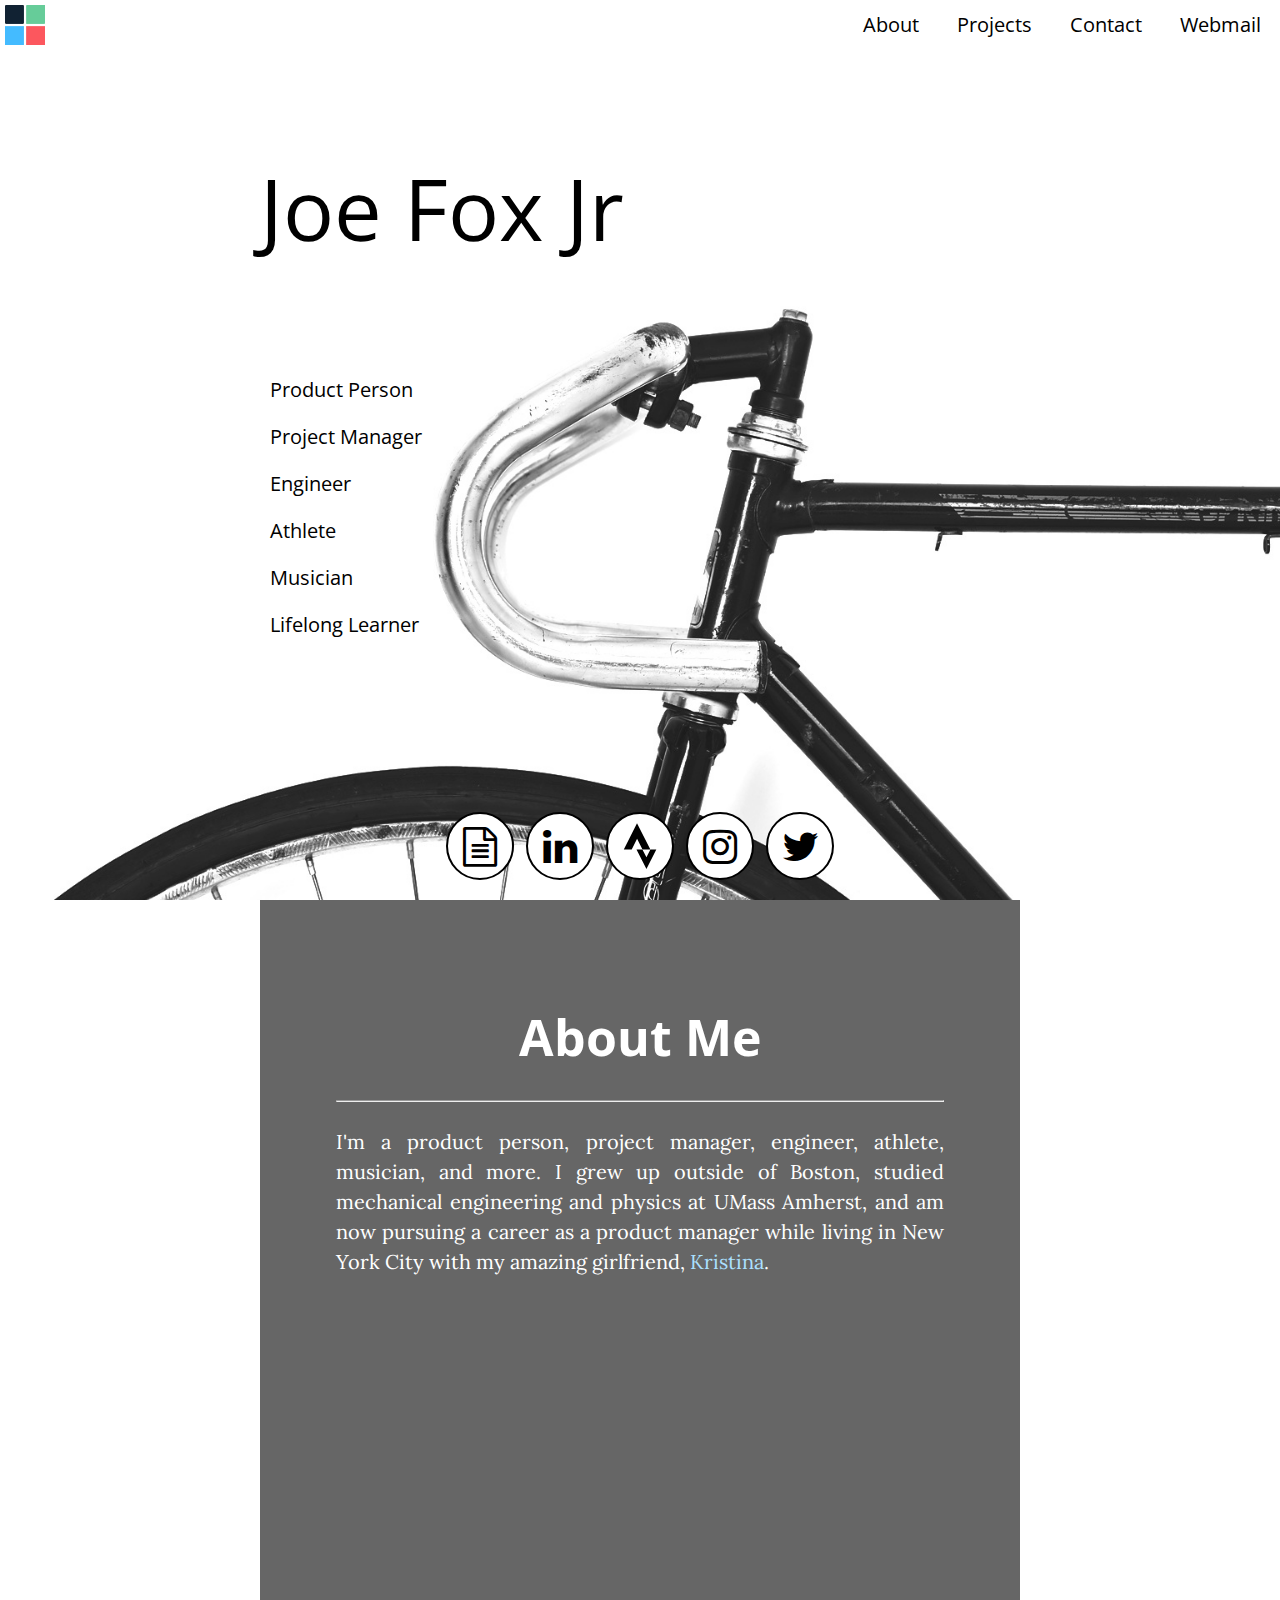
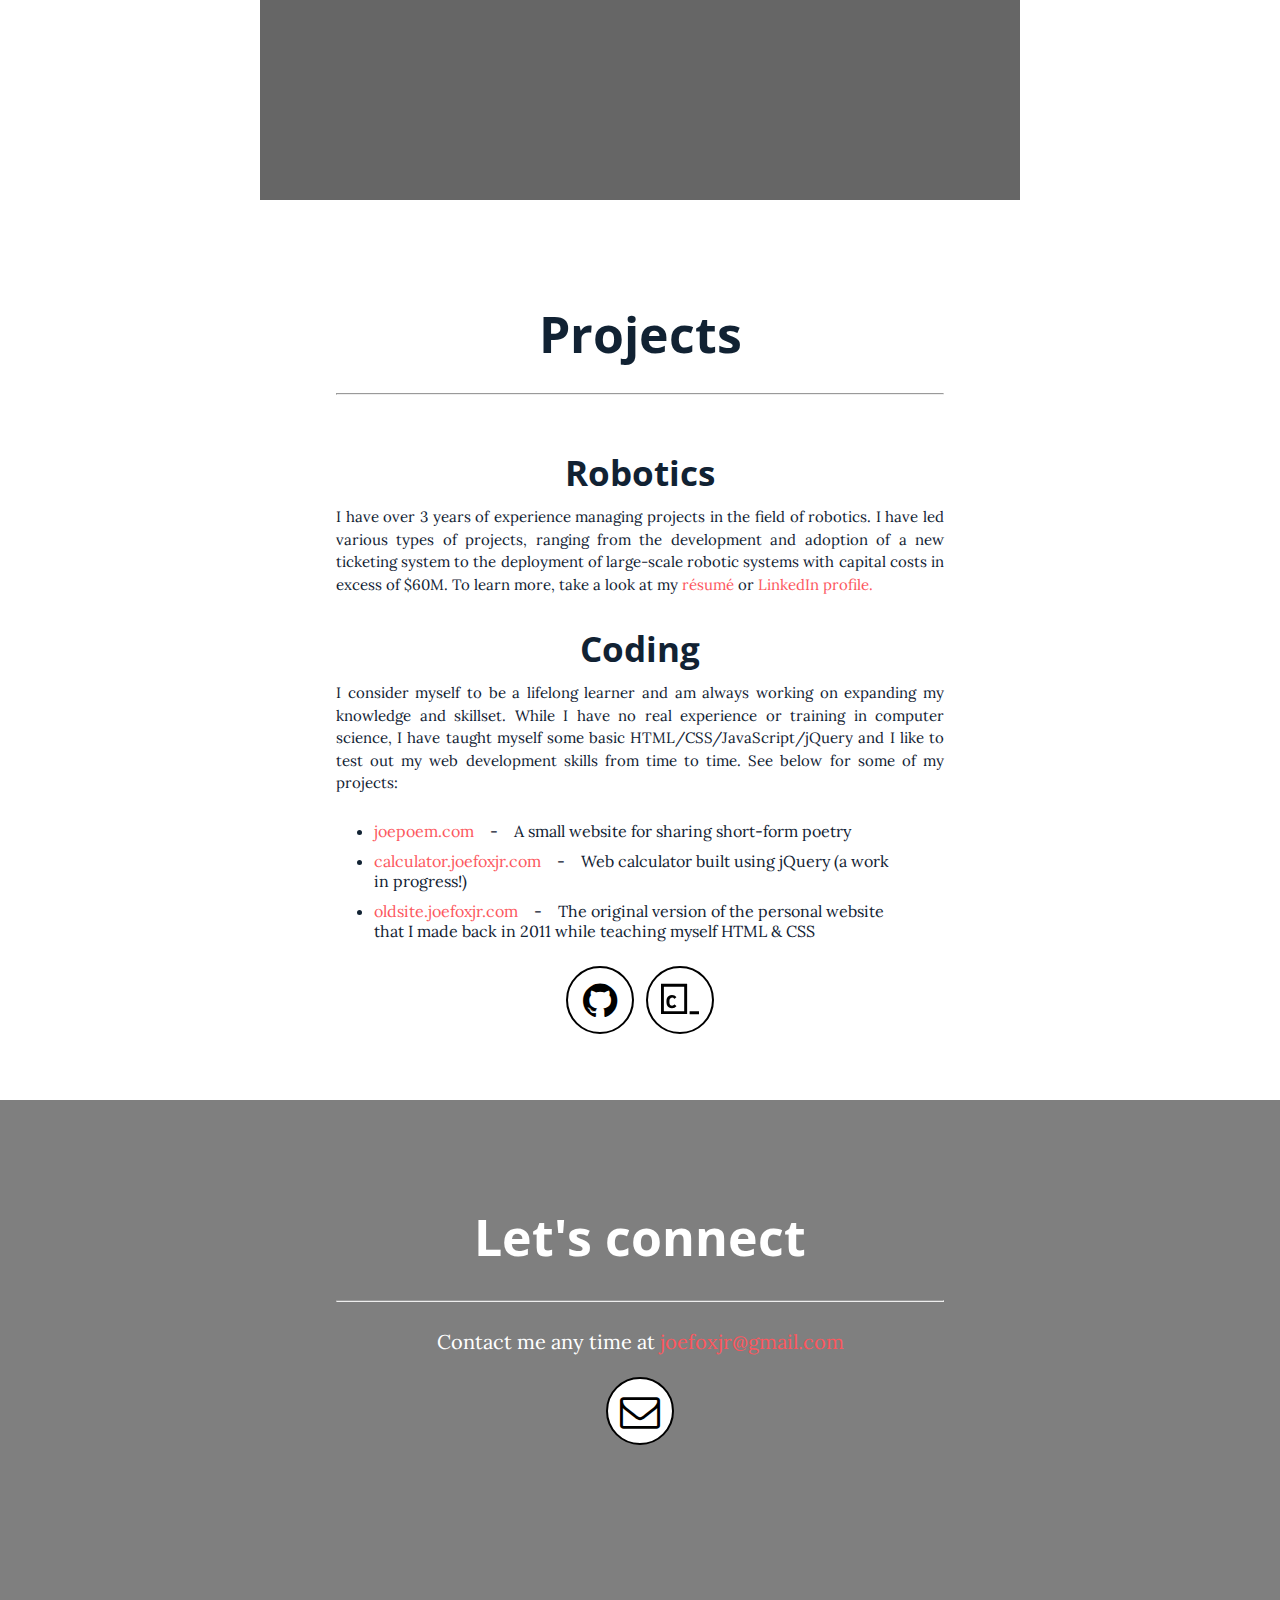
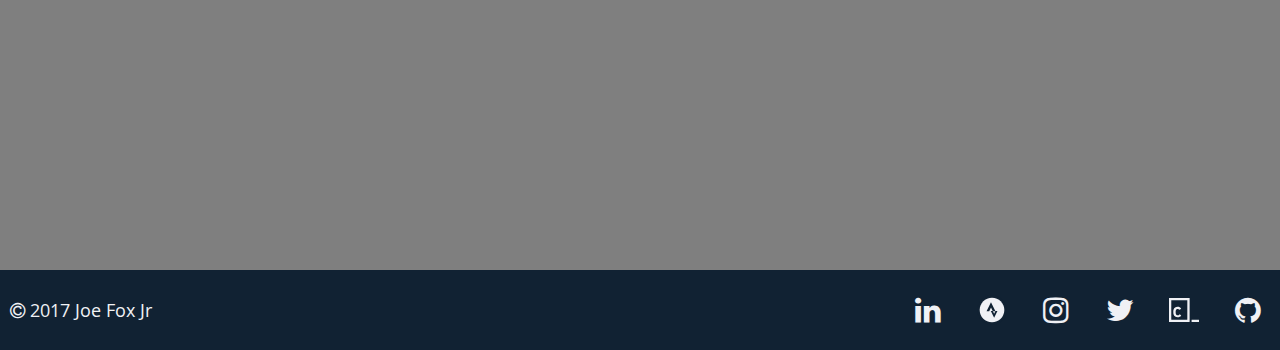
==== commit 446f772b: "add new resume" ====
--- a/index.html
+++ b/index.html
@@ -64,7 +64,7 @@
         <div class="link-bar-item-hover-text link-bar-hover-instagram hidden">Instagram</div>
         <div class="link-bar-item-hover-text link-bar-hover-twitter hidden">Twitter</div>
 
-        <a href="files/Fox_Resume_Jan_2017.pdf" title="R&eacute;sum&eacute;" target="_blank" class="link-bar-item link-bar-resume"><i class="fa fa-file-text-o" aria-hidden="true"></i></a>
+        <a href="files/Fox_Resume_Feb_2017.pdf" title="R&eacute;sum&eacute;" target="_blank" class="link-bar-item link-bar-resume"><i class="fa fa-file-text-o" aria-hidden="true"></i></a>
         <a href="https://www.linkedin.com/in/joefoxjr/" title="LinkedIn" target="_blank" class="link-bar-item link-bar-linkedin"><i class="fa fa-linkedin" aria-hidden="true"></i></a>
         <a href="https://www.strava.com/athletes/15705098" title="Strava" target="_blank" class="link-bar-item link-bar-strava"></a>
         <a href="https://www.instagram.com/joefoxjr/" title="Instagram" target="_blank" class="link-bar-item link-bar-instagram"><i class="fa fa-instagram" aria-hidden="true"></i></a>
@@ -83,7 +83,7 @@
       <div class="panel-contents">
         <div class="panel-title">&nbsp;&nbsp;Projects&nbsp;&nbsp;<hr></div>
         <h2>Robotics</h2>
-        <p>I have over 3 years of experience managing projects in the field of robotics.  I have led various types of projects, ranging from the development and adoption of a new ticketing system to the deployment of large-scale robotic systems with capital costs in excess of $60M.  To learn more, take a look at my <a href="files/Fox_Resume_Jan_2017.pdf" target="_blank" class="underline hover-pink">r&eacute;sum&eacute;</a> or <a href="https://www.linkedin.com/in/joefoxjr/" target="_blank" class="underline hover-pink">LinkedIn profile.</a></p>
+        <p>I have over 3 years of experience managing projects in the field of robotics.  I have led various types of projects, ranging from the development and adoption of a new ticketing system to the deployment of large-scale robotic systems with capital costs in excess of $60M.  To learn more, take a look at my <a href="files/Fox_Resume_Feb_2017.pdf" target="_blank" class="underline hover-pink">r&eacute;sum&eacute;</a> or <a href="https://www.linkedin.com/in/joefoxjr/" target="_blank" class="underline hover-pink">LinkedIn profile.</a></p>
         <h2>Coding</h2>
         <p>I consider myself to be a lifelong learner and am always working on expanding my knowledge and skillset.  While I have no real experience or training in computer science, I have taught myself some basic HTML/CSS/JavaScript/jQuery and I like to test out my web development skills from time to time.  See below for some of my projects: </p>
 
--- a/css/main.css
+++ b/css/main.css
@@ -33,11 +33,11 @@
 }*/
 
 a.hover-blue {
+  color: #ABE0FF; /* made this two steps lighter */
+  transition: all 0.3s ease;
+}
+a.hover-blue:hover {
   color: #44BBFF;
-  transition: all 0.3s ease;
-}
-a.hover-blue:hover {
-  color: #82D1FF;
 }
 
 a.hover-pink {
@@ -259,7 +259,7 @@
 }
 
 #main-title-description p:hover .hidden {
-  display: inline-block;
+  display: inline-block !important;
 }
 
 
